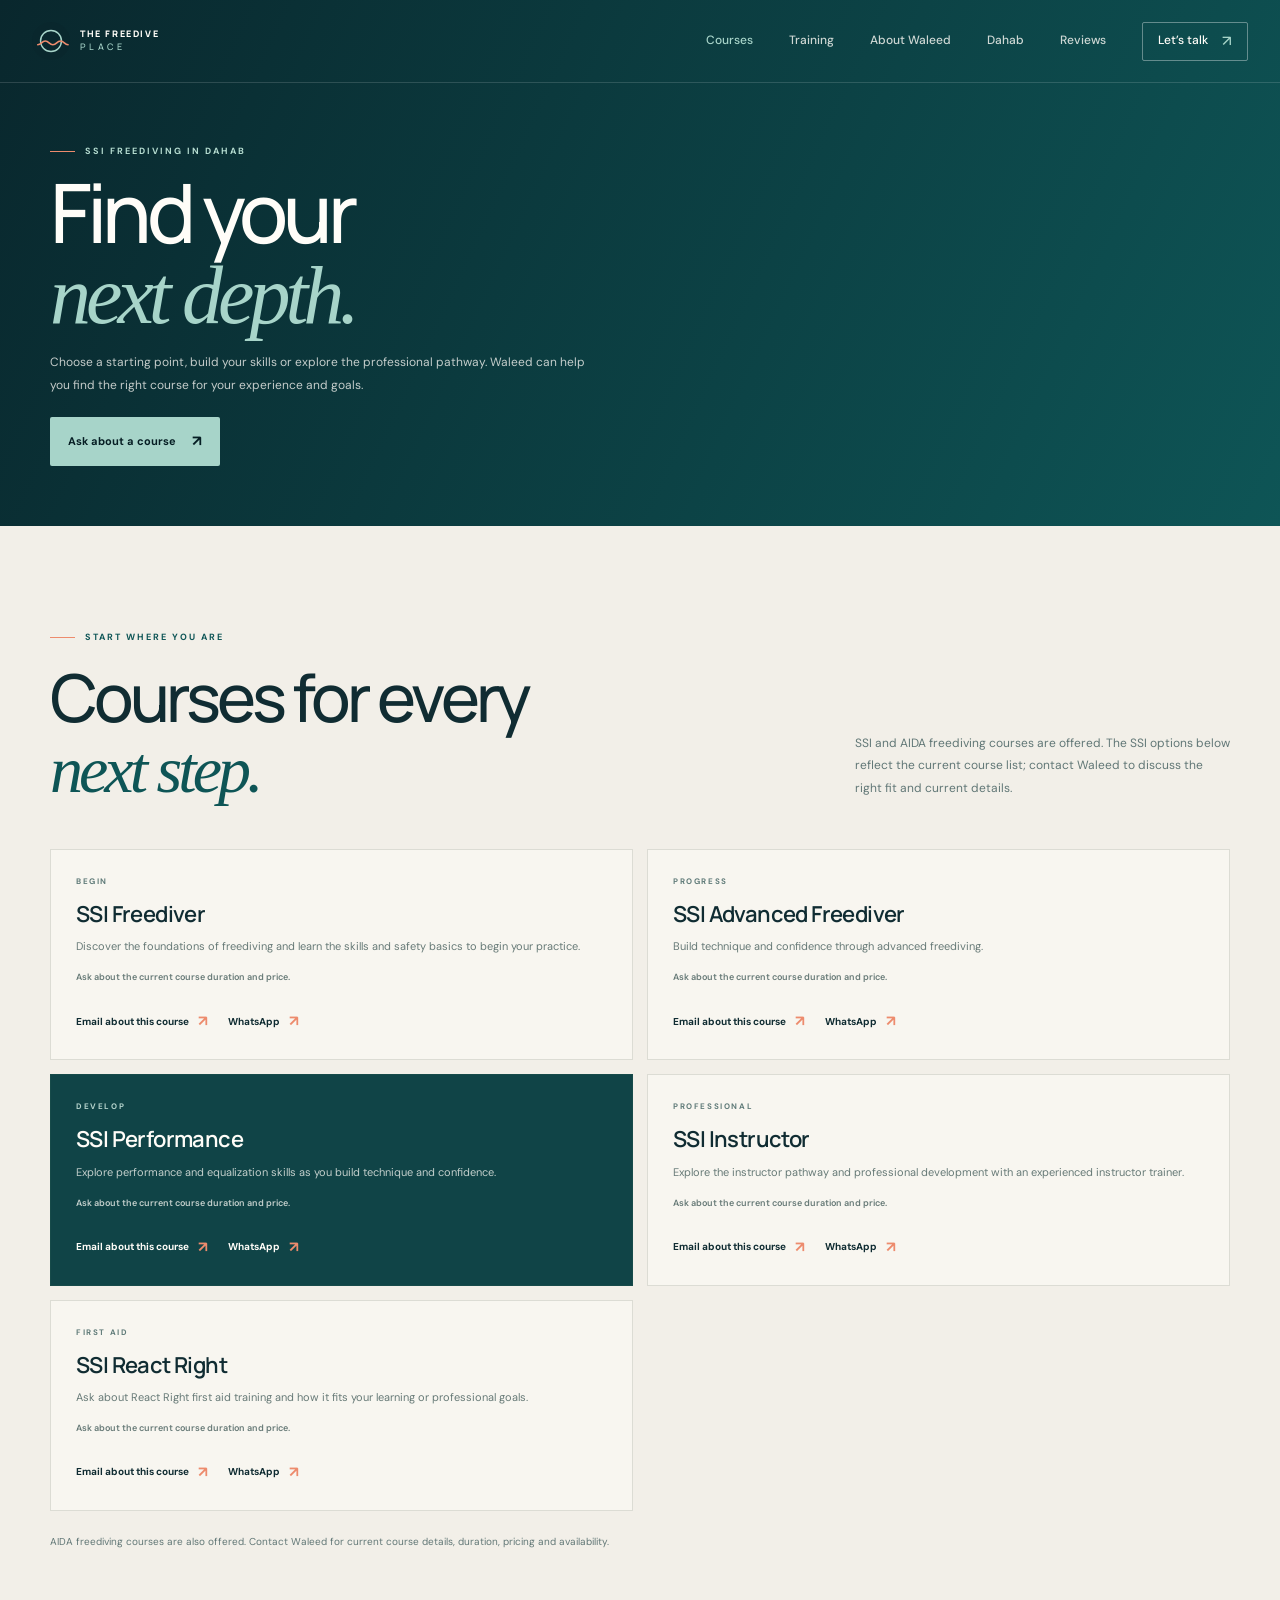
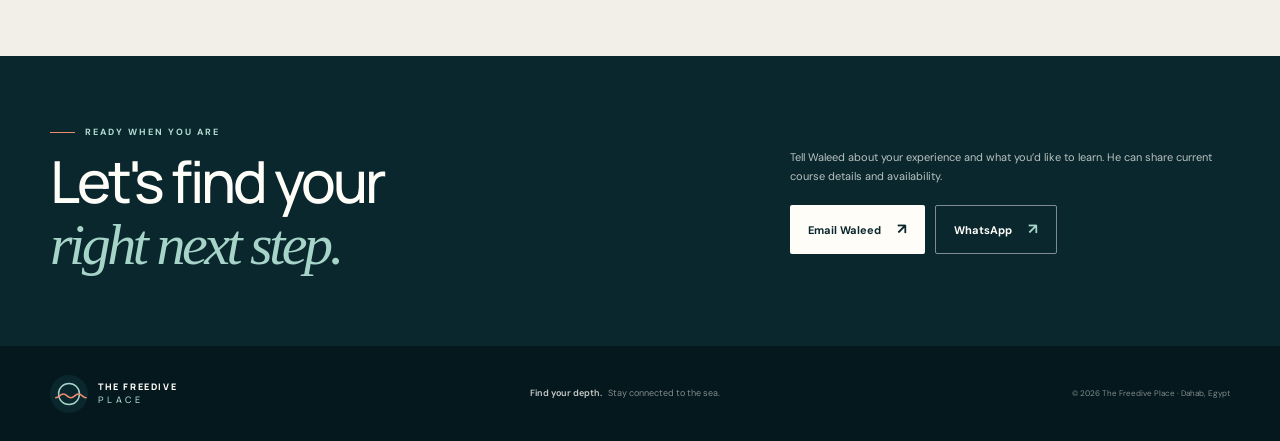
==== courses.html @ 934284e6 "Add dedicated courses page and logo header Co-authored-by: Copilot App <223556219+Copilot@users.nore" ====
<!doctype html>
<html lang="en">
  <head>
    <meta charset="utf-8">
    <meta name="viewport" content="width=device-width, initial-scale=1">
    <meta name="theme-color" content="#09272d">
    <meta name="description" content="Explore SSI freediving courses offered by The Freedive Place in Dahab, Egypt, from Freediver through Instructor and React Right first aid.">
    <meta property="og:type" content="website">
    <meta property="og:title" content="Freediving Courses in Dahab | The Freedive Place">
    <meta property="og:description" content="Explore SSI freediving courses and contact Waleed for current details, prices and availability.">
    <meta property="og:url" content="https://www.thefreediveplace.com/courses.html">
    <meta property="og:image" content="https://www.thefreediveplace.com/assets/red-sea-hero.jpg">
    <title>Freediving Courses in Dahab | The Freedive Place</title>
    <link rel="canonical" href="https://www.thefreediveplace.com/courses.html">
    <link rel="icon" href="favicon.svg" type="image/svg+xml">
    <link rel="preconnect" href="https://fonts.googleapis.com">
    <link rel="preconnect" href="https://fonts.gstatic.com" crossorigin>
    <link href="https://fonts.googleapis.com/css2?family=DM+Sans:wght@400;500;600;700&family=Manrope:wght@400;500;600;700;800&display=swap" rel="stylesheet">
    <link rel="stylesheet" href="styles.css">
    <script src="script.js" defer></script>
  </head>
  <body>
    <a class="skip-link" href="#main">Skip to content</a>

    <header class="site-header">
      <div class="header-inner">
        <a class="brand" href="index.html#home" aria-label="The Freedive Place home">
          <img class="brand-logo" src="favicon.svg" alt="The Freedive Place logo">
          <span class="brand-name">THE FREEDIVE<br><span>PLACE</span></span>
        </a>
        <button class="menu-toggle" type="button" aria-label="Open navigation menu" aria-expanded="false" aria-controls="site-navigation">
          <span class="sr-only">Open menu</span><span></span><span></span>
        </button>
        <nav class="site-nav" id="site-navigation" aria-label="Main navigation">
          <a href="courses.html" aria-current="page">Courses</a>
          <a href="index.html#training">Training</a>
          <a href="index.html#about">About Waleed</a>
          <a href="index.html#dahab">Dahab</a>
          <a href="index.html#reviews">Reviews</a>
          <a class="nav-contact" href="index.html#contact">Let’s talk <span aria-hidden="true">↗</span></a>
        </nav>
      </div>
    </header>

    <main id="main">
      <section class="courses-page-hero" aria-labelledby="courses-page-title">
        <div class="page-width">
          <p class="eyebrow"><span class="eyebrow-mark"></span> SSI FREEDIVING IN DAHAB</p>
          <h1 id="courses-page-title">Find your<br><em>next depth.</em></h1>
          <p>Choose a starting point, build your skills or explore the professional pathway. Waleed can help you find the right course for your experience and goals.</p>
          <a class="button button-primary" href="index.html#contact">Ask about a course <span aria-hidden="true">↗</span></a>
        </div>
      </section>

      <section class="course-offerings section-pad" aria-labelledby="course-offerings-title">
        <div class="page-width">
          <div class="section-heading">
            <div>
              <p class="eyebrow eyebrow-dark"><span class="eyebrow-mark"></span> START WHERE YOU ARE</p>
              <h2 id="course-offerings-title">Courses for every<br><em>next step.</em></h2>
            </div>
            <p class="section-intro">SSI and AIDA freediving courses are offered. The SSI options below reflect the current course list; contact Waleed to discuss the right fit and current details.</p>
          </div>

          <div class="course-detail-grid">
            <article class="offering-card">
              <p class="offering-category">BEGIN</p>
              <h3>SSI Freediver</h3>
              <p>Discover the foundations of freediving and learn the skills and safety basics to begin your practice.</p>
              <p class="offering-facts">Ask about the current course duration and price.</p>
              <div class="offering-actions">
                <a class="text-link" href="mailto:thefreediveplace@gmail.com?subject=SSI%20Freediver%20course">Email about this course <span aria-hidden="true">↗</span></a>
                <a class="text-link" href="https://wa.me/201122900332?text=Hello%2C%20I%27m%20interested%20in%20the%20SSI%20Freediver%20course." target="_blank" rel="noopener noreferrer">WhatsApp <span aria-hidden="true">↗</span></a>
              </div>
            </article>
            <article class="offering-card">
              <p class="offering-category">PROGRESS</p>
              <h3>SSI Advanced Freediver</h3>
              <p>Build technique and confidence through advanced freediving.</p>
              <p class="offering-facts">Ask about the current course duration and price.</p>
              <div class="offering-actions">
                <a class="text-link" href="mailto:thefreediveplace@gmail.com?subject=SSI%20Advanced%20Freediver%20course">Email about this course <span aria-hidden="true">↗</span></a>
                <a class="text-link" href="https://wa.me/201122900332?text=Hello%2C%20I%27m%20interested%20in%20the%20SSI%20Advanced%20Freediver%20course." target="_blank" rel="noopener noreferrer">WhatsApp <span aria-hidden="true">↗</span></a>
              </div>
            </article>
            <article class="offering-card offering-card-featured">
              <p class="offering-category">DEVELOP</p>
              <h3>SSI Performance</h3>
              <p>Explore performance and equalization skills as you build technique and confidence.</p>
              <p class="offering-facts">Ask about the current course duration and price.</p>
              <div class="offering-actions">
                <a class="text-link" href="mailto:thefreediveplace@gmail.com?subject=SSI%20Performance%20course">Email about this course <span aria-hidden="true">↗</span></a>
                <a class="text-link" href="https://wa.me/201122900332?text=Hello%2C%20I%27m%20interested%20in%20the%20SSI%20Performance%20course." target="_blank" rel="noopener noreferrer">WhatsApp <span aria-hidden="true">↗</span></a>
              </div>
            </article>
            <article class="offering-card">
              <p class="offering-category">PROFESSIONAL</p>
              <h3>SSI Instructor</h3>
              <p>Explore the instructor pathway and professional development with an experienced instructor trainer.</p>
              <p class="offering-facts">Ask about the current course duration and price.</p>
              <div class="offering-actions">
                <a class="text-link" href="mailto:thefreediveplace@gmail.com?subject=SSI%20Instructor%20course">Email about this course <span aria-hidden="true">↗</span></a>
                <a class="text-link" href="https://wa.me/201122900332?text=Hello%2C%20I%27m%20interested%20in%20the%20SSI%20Instructor%20course." target="_blank" rel="noopener noreferrer">WhatsApp <span aria-hidden="true">↗</span></a>
              </div>
            </article>
            <article class="offering-card">
              <p class="offering-category">FIRST AID</p>
              <h3>SSI React Right</h3>
              <p>Ask about React Right first aid training and how it fits your learning or professional goals.</p>
              <p class="offering-facts">Ask about the current course duration and price.</p>
              <div class="offering-actions">
                <a class="text-link" href="mailto:thefreediveplace@gmail.com?subject=SSI%20React%20Right%20course">Email about this course <span aria-hidden="true">↗</span></a>
                <a class="text-link" href="https://wa.me/201122900332?text=Hello%2C%20I%27m%20interested%20in%20SSI%20React%20Right%20training." target="_blank" rel="noopener noreferrer">WhatsApp <span aria-hidden="true">↗</span></a>
              </div>
            </article>
          </div>

          <p class="course-alternative">AIDA freediving courses are also offered. Contact Waleed for current course details, duration, pricing and availability.</p>
        </div>
      </section>

      <section class="course-contact" aria-labelledby="course-contact-title">
        <div class="page-width course-contact-inner">
          <div>
            <p class="eyebrow"><span class="eyebrow-mark"></span> READY WHEN YOU ARE</p>
            <h2 id="course-contact-title">Let's find your<br><em>right next step.</em></h2>
          </div>
          <div class="course-contact-actions">
            <p>Tell Waleed about your experience and what you’d like to learn. He can share current course details and availability.</p>
            <a class="button button-light" href="mailto:thefreediveplace@gmail.com?subject=Freediving%20course%20enquiry">Email Waleed <span aria-hidden="true">↗</span></a>
            <a class="button button-outline" href="https://wa.me/201122900332?text=Hello%2C%20I%27d%20like%20to%20ask%20about%20freediving%20courses%20in%20Dahab." target="_blank" rel="noopener noreferrer">WhatsApp <span aria-hidden="true">↗</span></a>
          </div>
        </div>
      </section>
    </main>

    <footer class="site-footer">
      <div class="page-width footer-inner">
        <a class="brand" href="index.html#home" aria-label="The Freedive Place home">
          <img class="brand-logo" src="favicon.svg" alt="">
          <span class="brand-name">THE FREEDIVE<br><span>PLACE</span></span>
        </a>
        <p>Find your depth. <span>Stay connected to the sea.</span></p>
        <span class="footer-copyright">© <span id="year">2026</span> The Freedive Place · Dahab, Egypt</span>
      </div>
    </footer>
  </body>
</html>
---- styles.css ----
:root {
  --night: #09272d;
  --night-deep: #061e24;
  --ocean: #0e5556;
  --teal: #a7d4c9;
  --coral: #ed8b6d;
  --sand: #f2efe8;
  --sand-deep: #e7e4db;
  --ink: #102c32;
  --muted: #617776;
  --white: #fffdf8;
  --width: 1180px;
  color-scheme: light;
  font-family: "DM Sans", sans-serif;
  font-synthesis: none;
  text-rendering: optimizeLegibility;
  -webkit-font-smoothing: antialiased;
  -moz-osx-font-smoothing: grayscale;
}

* { box-sizing: border-box; }
html { scroll-behavior: smooth; scroll-padding-top: 80px; }
body { margin: 0; background: var(--sand); color: var(--ink); font-size: 16px; line-height: 1.65; }
body, button { font-family: "DM Sans", sans-serif; }
a { color: inherit; text-decoration: none; }
button { color: inherit; }
::selection { background: var(--teal); color: var(--night); }

.page-width { width: min(var(--width), calc(100% - 64px)); margin-inline: auto; }
.sr-only, .skip-link:not(:focus) {
  position: absolute; width: 1px; height: 1px; padding: 0; margin: -1px;
  overflow: hidden; clip: rect(0, 0, 0, 0); white-space: nowrap; border: 0;
}
.skip-link:focus { position: fixed; z-index: 30; top: 12px; left: 12px; padding: 10px 14px; background: var(--white); color: var(--night); }

.site-header { position: absolute; z-index: 10; inset: 0 0 auto; color: var(--white); border-bottom: 1px solid rgb(255 255 255 / 14%); }
.header-inner { width: min(1320px, calc(100% - 64px)); height: 82px; margin-inline: auto; display: flex; align-items: center; justify-content: space-between; }
.brand { display: inline-flex; align-items: center; gap: 10px; }
.brand-logo { width: 38px; height: 38px; display: block; flex: none; }
.brand-name { color: var(--white); font-family: Manrope, sans-serif; font-size: 9px; font-weight: 800; letter-spacing: 1.6px; line-height: 1.4; }
.brand-name span { color: var(--teal); font-weight: 500; letter-spacing: 3.3px; }
.site-nav { display: flex; align-items: center; gap: 36px; font-size: 12px; font-weight: 500; }
.site-nav > a:not(.nav-contact) { color: rgb(255 253 248 / 80%); transition: color .18s ease; }
.site-nav > a:not(.nav-contact):hover, .site-nav > a[aria-current="page"] { color: var(--teal); }
.nav-contact { min-height: 39px; padding: 0 15px; display: inline-flex; align-items: center; gap: 14px; border: 1px solid rgb(255 255 255 / 36%); border-radius: 2px; }
.nav-contact span { color: var(--teal); font-size: 15px; }
.nav-contact:hover { border-color: var(--teal); background: rgb(167 212 201 / 9%); }
.menu-toggle { display: none; }

.hero { position: relative; min-height: 740px; overflow: hidden; display: flex; align-items: center; background: var(--night); color: var(--white); }
.hero-photo { position: absolute; inset: 0 0 0 36%; width: 64%; height: 100%; object-fit: cover; object-position: 53% 55%; }
.hero-shade { position: absolute; inset: 0; background: linear-gradient(90deg, #09272d 1%, #09272d 32%, rgb(9 39 45 / 88%) 46%, rgb(9 39 45 / 28%) 74%, rgb(9 39 45 / 19%) 100%), linear-gradient(0deg, rgb(4 24 29 / 42%), transparent 45%); }
.hero::after { position: absolute; inset: 0; border-bottom: 1px solid rgb(255 255 255 / 8%); content: ""; pointer-events: none; }
.hero-content { position: relative; z-index: 2; padding-top: 95px; padding-bottom: 22px; }
.eyebrow { margin: 0 0 19px; display: flex; align-items: center; gap: 10px; color: #b6ddd1; font-size: 9px; font-weight: 700; letter-spacing: 2px; line-height: 1.5; }
.eyebrow-mark { width: 25px; height: 1px; display: inline-block; background: var(--coral); }
.eyebrow-separator { color: var(--coral); }
h1, h2, h3, p { margin-top: 0; }
h1, h2, h3 { font-family: Manrope, sans-serif; text-wrap: balance; }
.hero h1 { margin: 0 0 18px; font-size: clamp(74px, 9vw, 112px); font-weight: 500; letter-spacing: -8px; line-height: .94; }
.hero h1 em, h2 em { color: var(--teal); font-family: Georgia, serif; font-weight: 400; letter-spacing: -.06em; }
.hero-description { max-width: 430px; margin-bottom: 28px; color: rgb(255 253 248 / 79%); font-size: 14px; line-height: 1.9; }
.hero-actions { display: flex; align-items: center; gap: 25px; }
.button { min-height: 49px; padding: 0 18px; display: inline-flex; justify-content: center; align-items: center; gap: 16px; border-radius: 2px; font-size: 11px; font-weight: 700; transition: transform .18s ease, background .18s ease, border-color .18s ease; }
.button:hover { transform: translateY(-2px); }
.button-primary { background: var(--teal); color: var(--night-deep); }
.button-primary:hover { background: #c6e5d9; }
.button-primary span, .button-light span, .button-outline span { font-size: 15px; }
.hero-link { display: inline-flex; align-items: center; gap: 8px; color: var(--white); font-size: 11px; }
.hero-link span { color: var(--teal); font-size: 15px; transition: transform .15s ease; }
.hero-link:hover span { transform: translate(2px, -2px); }
.hero-note { margin-top: 35px; color: rgb(255 253 248 / 60%); font-size: 10px; }
.hero-note span { padding-right: 7px; color: var(--coral); font-size: 15px; vertical-align: -1px; }
.hero-index { position: absolute; z-index: 2; right: 5.5%; bottom: 82px; display: flex; align-items: center; gap: 10px; color: rgb(255 253 248 / 72%); font-size: 8px; letter-spacing: 1.7px; }
.hero-index span { color: var(--coral); }
.hero-index i { width: 28px; height: 1px; background: var(--teal); }
.scroll-cue { position: absolute; z-index: 2; bottom: 28px; left: max(32px, calc((100vw - var(--width)) / 2)); display: flex; align-items: center; gap: 10px; color: rgb(255 253 248 / 56%); font-size: 7px; letter-spacing: 1.8px; }
.scroll-cue span { width: 28px; height: 1px; background: var(--teal); }

.intro-bar { background: var(--sand-deep); }
.intro-inner { min-height: 80px; display: flex; align-items: center; justify-content: space-between; gap: 20px; }
.intro-inner > p { margin: 0; font-family: Manrope, sans-serif; font-size: 13px; font-weight: 700; }
.intro-inner > p span { padding-left: 6px; color: #70817c; font-family: "DM Sans", sans-serif; font-size: 11px; font-weight: 400; }
.intro-location { color: #73817b; font-size: 8px !important; font-weight: 700 !important; letter-spacing: 1.4px; }
.intro-location span { padding-right: 7px; color: var(--coral); font-size: 15px; }
.intro-location i { padding-inline: 4px; color: var(--coral); font-style: normal; }

.section-pad { padding-block: 105px; }
.courses { background: var(--sand); }
.courses-teaser { display: flex; align-items: center; justify-content: space-between; gap: 40px; }
.courses-teaser h2 { margin: 0; font-size: clamp(44px, 5.6vw, 66px); font-weight: 500; letter-spacing: -4px; line-height: 1.05; }
.courses-teaser h2 em { color: var(--ocean); }
.courses-teaser-copy { max-width: 420px; }
.courses-teaser-copy p { margin-bottom: 20px; color: var(--muted); font-size: 12px; line-height: 1.9; }
.section-heading { margin-bottom: 45px; display: flex; align-items: end; justify-content: space-between; gap: 40px; }
.eyebrow-dark { color: var(--ocean); }
.section-heading h2, .dahab-copy h2 { margin-bottom: 0; font-size: clamp(44px, 5.6vw, 66px); font-weight: 500; letter-spacing: -4px; line-height: 1.05; }
.section-heading h2 em, .dahab-copy h2 em { color: var(--ocean); }
.section-intro { max-width: 375px; margin: 0 0 4px; color: var(--muted); font-size: 12px; line-height: 1.9; }
.courses-page-hero { min-height: 400px; padding: 145px 0 60px; display: flex; align-items: center; background: linear-gradient(115deg, #09272d, #0e5556); color: var(--white); }
.courses-page-hero .page-width { width: min(var(--width), calc(100% - 64px)); }
.courses-page-hero .eyebrow { margin-bottom: 13px; }
.courses-page-hero h1 { margin: 0 0 15px; font-size: clamp(54px, 7vw, 82px); font-weight: 500; letter-spacing: -5px; line-height: .98; }
.courses-page-hero h1 em, .course-contact h2 em { color: var(--teal); font-family: Georgia, serif; font-weight: 400; }
.courses-page-hero > .page-width > p:not(.eyebrow) { max-width: 550px; margin-bottom: 20px; color: rgb(255 253 248 / 76%); font-size: 12px; line-height: 1.9; }
.course-offerings { background: var(--sand); }
.course-detail-grid { display: grid; grid-template-columns: repeat(2, minmax(0, 1fr)); gap: 14px; }
.offering-card { min-width: 0; padding: 25px; display: flex; flex-direction: column; align-items: flex-start; border: 1px solid #dcdcd4; background: #f8f6f0; }
.offering-card-featured { border-color: #174b4a; background: #104447; color: var(--white); }
.offering-category { margin: 0 0 13px; color: #607b79; font-size: 8px; font-weight: 700; letter-spacing: 1.6px; }
.offering-card-featured .offering-category { color: #b6d4cd; }
.offering-card h3 { margin: 0 0 10px; font-size: 22px; font-weight: 600; letter-spacing: -.6px; line-height: 1.2; }
.offering-card > p:not(.offering-category) { margin-bottom: 12px; color: #677a77; font-size: 11px; line-height: 1.8; }
.offering-card-featured > p:not(.offering-category) { color: rgb(255 253 248 / 75%); }
.offering-card .offering-facts { margin-top: auto; font-size: 9px !important; font-weight: 600; }
.offering-actions { margin-top: 12px; display: flex; flex-wrap: wrap; gap: 12px 20px; }
.offering-actions .text-link { font-size: 10px; }
.offering-card-featured .text-link { color: var(--white); }
.course-alternative { margin: 22px 0 0; color: var(--muted); font-size: 10px; line-height: 1.8; }
.course-contact { padding-block: 70px; background: var(--night); color: var(--white); }
.course-contact-inner { display: flex; align-items: center; justify-content: space-between; gap: 48px; }
.course-contact .eyebrow { margin-bottom: 12px; }
.course-contact h2 { margin: 0; font-size: clamp(42px, 5vw, 58px); font-weight: 500; letter-spacing: -3px; line-height: 1.05; }
.course-contact-actions { max-width: 440px; display: flex; flex-wrap: wrap; gap: 10px; }
.course-contact-actions p { flex-basis: 100%; margin-bottom: 8px; color: rgb(255 253 248 / 72%); font-size: 11px; line-height: 1.8; }

.training { min-height: 540px; display: grid; grid-template-columns: 1fr 1fr; background: var(--night); color: var(--white); }
.training-image { position: relative; min-height: 540px; overflow: hidden; }
.training-image::after { position: absolute; inset: 0; background: linear-gradient(0deg, rgb(6 30 36 / 68%), transparent 40%), linear-gradient(90deg, transparent 80%, var(--night)); content: ""; }
.training-image img { width: 100%; height: 100%; position: absolute; inset: 0; object-fit: cover; object-position: 50% 62%; }
.image-caption { position: absolute; z-index: 1; bottom: 27px; left: 8%; color: rgb(255 253 248 / 76%); font-size: 8px; letter-spacing: 1.7px; }
.training-copy { max-width: 520px; padding: 88px max(32px, calc((100vw - var(--width)) / 2)) 75px 7%; }
.training-copy .eyebrow { margin-bottom: 18px; }
.training-copy h2, .about-copy h2 { margin-bottom: 19px; font-size: clamp(46px, 5.6vw, 66px); font-weight: 500; letter-spacing: -4px; line-height: 1.04; }
.training-copy > p:not(.eyebrow):not(.training-detail) { margin-bottom: 24px; color: rgb(255 253 248 / 71%); font-size: 11px; line-height: 1.9; }
.training-detail { margin: 0; padding: 9px 0; border-top: 1px solid rgb(255 255 255 / 14%); color: rgb(255 253 248 / 79%); font-size: 9px; }
.training-detail span:first-child { padding-right: 10px; color: var(--coral); }
.training-detail .detail-divider { padding-inline: 8px; color: var(--teal); }
.training-detail:nth-of-type(4) { margin-bottom: 19px; border-bottom: 1px solid rgb(255 255 255 / 14%); }
.text-link { display: inline-flex; align-items: center; gap: 9px; color: var(--ink); font-size: 11px; font-weight: 700; }
.text-link span { color: var(--coral); font-size: 15px; transition: transform .15s ease; }
.text-link:hover span { transform: translate(2px, -2px); }
.text-link-light { color: var(--white); }
.text-link-light span { color: var(--teal); }

.about { overflow: hidden; background: var(--night-deep); color: var(--white); }
.about-inner { display: grid; grid-template-columns: .95fr 1.05fr; align-items: center; gap: 10%; }
.about-visual { position: relative; min-height: 440px; overflow: hidden; display: grid; place-items: center; background: radial-gradient(ellipse at 53% 56%, rgb(35 118 112 / 40%), transparent 46%), linear-gradient(145deg, #0d3840, #082630 75%); }
.about-visual::before, .about-visual::after { position: absolute; content: ""; pointer-events: none; }
.about-visual::before { top: 10%; left: 50%; width: 1px; height: 80%; background: linear-gradient(transparent, rgb(167 212 201 / 27%), transparent); }
.about-visual::after { top: 50%; left: 9%; width: 82%; height: 1px; background: linear-gradient(90deg, transparent, rgb(167 212 201 / 25%), transparent); }
.about-ring { position: absolute; width: 72%; aspect-ratio: 1; border: 1px solid rgb(167 212 201 / 15%); border-radius: 50%; }
.about-ring::after { position: absolute; inset: 11%; border: 1px solid rgb(167 212 201 / 10%); border-radius: 50%; content: ""; }
.about-initial { color: rgb(167 212 201 / 23%); font-family: Georgia, serif; font-size: clamp(200px, 24vw, 270px); font-style: italic; line-height: 1; transform: translateY(6px); }
.about-quote { position: absolute; z-index: 1; top: 17%; left: 20%; color: var(--coral); font-family: Georgia, serif; font-size: 60px; line-height: 1; }
.about-visual > p { position: absolute; right: 12%; bottom: 15%; margin: 0; color: rgb(255 253 248 / 77%); font-size: 8px; font-weight: 600; letter-spacing: 1.6px; line-height: 2; }
.about-visual-caption { position: absolute; bottom: 15px; left: 17px; color: rgb(255 253 248 / 51%); font-size: 7px; letter-spacing: 1.4px; }
.about-visual-caption i { color: var(--coral); font-style: normal; }
.about-copy { padding-block: 6px; }
.about-copy .eyebrow { margin-bottom: 17px; }
.about-copy h2 { color: var(--white); }
.about-copy h2 em { color: var(--teal); }
.about-copy > p:not(.eyebrow) { max-width: 470px; margin-bottom: 13px; color: rgb(255 253 248 / 69%); font-size: 10px; line-height: 1.9; }
.about-copy .about-lede { color: var(--teal); font-family: Manrope, sans-serif; font-size: 13px; font-weight: 500; line-height: 1.75; }
.credentials { margin: 24px 0; padding-block: 15px; display: flex; border-top: 1px solid rgb(255 255 255 / 16%); border-bottom: 1px solid rgb(255 255 255 / 16%); }
.credentials > div { min-width: 100px; display: flex; flex: 1; flex-direction: column; gap: 1px; }
.credentials > div + div { margin-left: 15px; padding-left: 15px; border-left: 1px solid rgb(255 255 255 / 16%); }
.credentials strong { color: var(--teal); font-family: Manrope, sans-serif; font-size: 18px; }
.credentials span { color: rgb(255 253 248 / 59%); font-size: 8px; }

.dahab { background: var(--sand); }
.dahab-inner { display: grid; grid-template-columns: .78fr 1.22fr; align-items: center; gap: 8%; }
.dahab-copy .eyebrow { margin-bottom: 18px; }
.dahab-copy h2 { margin-bottom: 18px; }
.dahab-copy > p:not(.eyebrow) { max-width: 390px; margin-bottom: 22px; color: var(--muted); font-size: 11px; line-height: 1.9; }
.dahab-photo { position: relative; min-height: 350px; margin: 0; overflow: hidden; background: #315f62; }
.dahab-photo::after { position: absolute; inset: 0; background: linear-gradient(0deg, rgb(6 30 36 / 65%), transparent 47%); content: ""; }
.dahab-photo img { width: 100%; height: 100%; position: absolute; inset: 0; object-fit: cover; object-position: 50% 52%; }
.dahab-photo figcaption { position: absolute; z-index: 1; right: 18px; bottom: 15px; left: 18px; display: flex; justify-content: space-between; gap: 10px; color: var(--white); font-size: 7px; font-weight: 600; letter-spacing: 1.2px; }

.reviews { background: var(--sand-deep); }
.reviews-inner { display: grid; grid-template-columns: 1fr 1fr; align-items: center; gap: 8%; }
.reviews-copy .eyebrow { margin-bottom: 18px; }
.reviews-copy h2 { margin-bottom: 0; font-size: clamp(44px, 5.6vw, 66px); font-weight: 500; letter-spacing: -4px; line-height: 1.05; }
.reviews-copy h2 em { color: var(--ocean); }
.reviews-panel { padding: 30px; border: 1px solid #d5d3ca; background: var(--white); }
.reviews-label { margin-bottom: 12px; color: var(--ocean); font-size: 8px; font-weight: 700; letter-spacing: 1.6px; }
.reviews-label span { padding-inline: 3px; color: var(--coral); }
.reviews-panel > p:not(.reviews-label) { max-width: 390px; margin-bottom: 21px; color: var(--muted); font-size: 11px; line-height: 1.9; }
.reviews-actions { display: flex; flex-wrap: wrap; align-items: center; gap: 18px; }
.reviews-actions .text-link { font-size: 10px; }

.contact { position: relative; overflow: hidden; background: linear-gradient(115deg, #0c4c50, #0b6c68); color: var(--white); text-align: center; }
.contact-lines { position: absolute; top: 50%; left: 50%; width: 680px; aspect-ratio: 1; border: 1px solid rgb(230 245 226 / 11%); border-radius: 50%; transform: translate(-50%, -50%); }
.contact-lines::before, .contact-lines::after { position: absolute; inset: 11%; border: 1px solid rgb(230 245 226 / 9%); border-radius: 50%; content: ""; }
.contact-lines::after { inset: 23%; border-color: rgb(230 245 226 / 7%); }
.contact-inner { position: relative; z-index: 1; min-height: 460px; padding-block: 72px; display: flex; flex-direction: column; align-items: center; justify-content: center; }
.contact .eyebrow { margin-bottom: 14px; }
.contact h2 { margin-bottom: 14px; font-size: clamp(55px, 7vw, 78px); font-weight: 500; letter-spacing: -5px; line-height: 1; }
.contact h2 em { color: #c2e4d8; }
.contact-inner > p:not(.eyebrow) { max-width: 400px; margin-bottom: 22px; color: rgb(255 253 248 / 77%); font-size: 11px; }
.contact-actions { display: flex; gap: 10px; }
.button-light { background: var(--white); color: var(--night); }
.button-light:hover { background: #e3f1e9; }
.button-outline { border: 1px solid rgb(255 255 255 / 47%); color: var(--white); }
.button-outline span { color: var(--teal); }
.button-outline:hover { border-color: var(--teal); background: rgb(167 212 201 / 9%); }
.contact-phone { margin-top: 17px; color: rgb(255 253 248 / 78%); font-size: 10px; }
.social-links { margin-top: 25px; display: flex; gap: 21px; }
.social-links a { color: rgb(255 253 248 / 63%); font-size: 8px; }
.social-links a span { color: var(--coral); }
.social-links a:hover { color: var(--white); }

.site-footer { background: #04181d; color: var(--white); }
.footer-inner { min-height: 95px; display: flex; align-items: center; justify-content: space-between; gap: 20px; }
.footer-inner > p { margin: 0; color: rgb(255 253 248 / 79%); font-size: 9px; font-weight: 600; }
.footer-inner > p span { padding-left: 4px; color: rgb(255 253 248 / 51%); font-weight: 400; }
.footer-copyright { color: rgb(255 253 248 / 51%); font-size: 8px; }
:focus-visible { outline: 2px solid var(--coral); outline-offset: 4px; }

@media (max-width: 900px) {
  .page-width, .header-inner { width: calc(100% - 48px); }
  .site-nav { gap: 20px; font-size: 11px; }
  .hero { min-height: 680px; }
  .hero-photo { left: 31%; width: 69%; }
  .hero h1 { font-size: clamp(75px, 10vw, 94px); }
  .section-pad { padding-block: 82px; }
  .course-detail-grid { gap: 12px; }
  .offering-card { padding: 21px; }
  .course-contact-inner { gap: 28px; }
  .training, .training-image { min-height: 490px; }
  .training-copy { padding-top: 68px; padding-right: 24px; }
  .about-inner { gap: 6%; }
  .about-visual { min-height: 390px; }
  .dahab-inner { gap: 5%; }
}

@media (max-width: 680px) {
  html { scroll-padding-top: 70px; }
  .page-width, .header-inner { width: calc(100% - 40px); }
  .header-inner { height: 70px; }
  .menu-toggle { position: relative; z-index: 12; width: 40px; height: 40px; padding: 0; display: flex; flex-direction: column; align-items: center; justify-content: center; gap: 6px; border: 1px solid rgb(255 255 255 / 30%); border-radius: 50%; background: transparent; cursor: pointer; }
  .menu-toggle span:not(.sr-only) { width: 15px; height: 1px; background: var(--white); transition: transform .16s ease; }
  .menu-toggle[aria-expanded="true"] span:nth-last-child(2) { transform: translateY(3.5px) rotate(45deg); }
  .menu-toggle[aria-expanded="true"] span:last-child { transform: translateY(-3.5px) rotate(-45deg); }
  .site-nav { position: absolute; inset: 70px 0 auto; padding: 8px 20px 21px; display: none; flex-direction: column; align-items: stretch; gap: 0; background: #071f25; border-bottom: 1px solid rgb(255 255 255 / 14%); font-size: 13px; }
  .site-nav.is-open { display: flex; }
  .site-nav > a:not(.nav-contact) { padding: 11px 4px; border-bottom: 1px solid rgb(255 255 255 / 9%); }
  .nav-contact { margin-top: 14px; justify-content: space-between; }
  .courses-teaser { align-items: flex-start; flex-direction: column; gap: 18px; }
  .courses-teaser h2 { font-size: clamp(44px, 12vw, 58px); letter-spacing: -3px; }
  .courses-teaser-copy p { margin-bottom: 16px; font-size: 10px; }
  .courses-page-hero { min-height: 380px; padding-top: 122px; }
  .courses-page-hero .page-width { width: calc(100% - 40px); }
  .courses-page-hero h1 { font-size: clamp(54px, 15vw, 72px); letter-spacing: -4px; }
  .courses-page-hero > .page-width > p:not(.eyebrow) { font-size: 10px; }
  .hero { min-height: 790px; align-items: flex-start; }
  .hero-photo { inset: 0; width: 100%; height: 100%; object-position: 56% 47%; }
  .hero-shade { background: linear-gradient(90deg, rgb(9 39 45 / 93%), rgb(9 39 45 / 72%) 55%, rgb(9 39 45 / 22%)), linear-gradient(0deg, #09272d 0%, rgb(9 39 45 / 25%) 52%, rgb(9 39 45 / 30%)); }
  .hero-content { padding-top: 137px; padding-bottom: 80px; }
  .eyebrow { margin-bottom: 15px; font-size: 8px; letter-spacing: 1.7px; }
  .hero h1 { margin-bottom: 15px; font-size: clamp(77px, 19vw, 104px); letter-spacing: -6px; }
  .hero-description { max-width: 370px; font-size: 12px; }
  .hero-actions { gap: 16px; }
  .button { min-height: 46px; padding-inline: 13px; gap: 11px; font-size: 10px; }
  .hero-link { gap: 6px; font-size: 10px; }
  .hero-note { margin-top: 25px; font-size: 9px; }
  .hero-index { right: 20px; bottom: 32px; font-size: 7px; }
  .scroll-cue { bottom: 34px; left: 20px; font-size: 6px; }
  .intro-inner { min-height: 83px; align-items: flex-start; justify-content: center; flex-direction: column; gap: 2px; }
  .intro-inner > p { font-size: 11px; }
  .intro-inner > p span { font-size: 9px; }
  .intro-location { font-size: 7px !important; }
  .section-pad { padding-block: 67px; }
  .section-heading { margin-bottom: 28px; align-items: flex-start; flex-direction: column; gap: 14px; }
  .section-heading h2, .dahab-copy h2 { font-size: clamp(44px, 12vw, 58px); letter-spacing: -3px; }
  .section-intro { max-width: 430px; margin: 0; font-size: 10px; }
  .course-detail-grid { grid-template-columns: 1fr; gap: 10px; }
  .offering-card { padding: 20px 22px; }
  .offering-card > p:not(.offering-category) { font-size: 10px; }
  .course-alternative { font-size: 9px; }
  .course-contact { padding-block: 54px; }
  .course-contact-inner { align-items: flex-start; flex-direction: column; gap: 24px; }
  .course-contact h2 { font-size: 48px; letter-spacing: -3px; }
  .course-contact-actions p { font-size: 10px; }
  .training { grid-template-columns: 1fr; }
  .training-image { min-height: 330px; }
  .training-image::after { background: linear-gradient(0deg, rgb(6 30 36 / 48%), transparent 48%); }
  .training-image img { object-position: 50% 56%; }
  .image-caption { bottom: 18px; left: 20px; font-size: 7px; }
  .training-copy { max-width: none; padding: 44px 20px 55px; }
  .training-copy h2, .about-copy h2 { font-size: 52px; letter-spacing: -3px; }
  .training-copy > p:not(.eyebrow):not(.training-detail) { font-size: 10px; }
  .training-detail { font-size: 8px; }
  .about-inner { grid-template-columns: 1fr; gap: 32px; }
  .about-visual { min-height: 330px; }
  .about-initial { font-size: 210px; }
  .about-quote { top: 16%; left: 19%; font-size: 50px; }
  .about-visual > p { right: 11%; bottom: 13%; font-size: 7px; }
  .about-copy h2 { font-size: 54px; }
  .about-copy > p:not(.eyebrow) { font-size: 9px; }
  .about-copy .about-lede { font-size: 11px; }
  .credentials { margin-block: 20px; padding-block: 13px; }
  .credentials > div { min-width: 0; }
  .credentials > div + div { margin-left: 10px; padding-left: 10px; }
  .credentials strong { font-size: 16px; }
  .credentials span { font-size: 7px; }
  .dahab-inner { grid-template-columns: 1fr; gap: 27px; }
  .dahab-copy > p:not(.eyebrow) { font-size: 10px; }
  .dahab-photo { min-height: 270px; }
  .dahab-photo figcaption { right: 12px; left: 12px; font-size: 6px; }
  .reviews-inner { grid-template-columns: 1fr; gap: 24px; }
  .reviews-copy h2 { font-size: clamp(44px, 12vw, 58px); letter-spacing: -3px; }
  .reviews-panel { padding: 22px; }
  .reviews-panel > p:not(.reviews-label) { font-size: 10px; }
  .reviews-actions { gap: 13px; }
  .contact-inner { min-height: 415px; padding-block: 58px; }
  .contact-lines { width: 520px; }
  .contact h2 { font-size: 61px; letter-spacing: -4px; }
  .contact-inner > p:not(.eyebrow) { max-width: 320px; font-size: 9px; }
  .contact-actions { gap: 8px; }
  .social-links { gap: 16px; }
  .social-links a { font-size: 7px; }
  .footer-inner { min-height: 0; padding-block: 20px; align-items: flex-start; flex-direction: column; gap: 9px; }
  .footer-inner > p { font-size: 8px; }
  .footer-copyright { font-size: 7px; }
}

@media (max-width: 365px) {
  .page-width, .header-inner { width: calc(100% - 32px); }
  .hero-actions { gap: 11px; }
  .button { padding-inline: 10px; gap: 8px; }
  .hero-link { font-size: 9px; }
}

@media (prefers-reduced-motion: reduce) {
  *, *::before, *::after { scroll-behavior: auto !important; transition-duration: .01ms !important; animation-duration: .01ms !important; animation-iteration-count: 1 !important; }
}
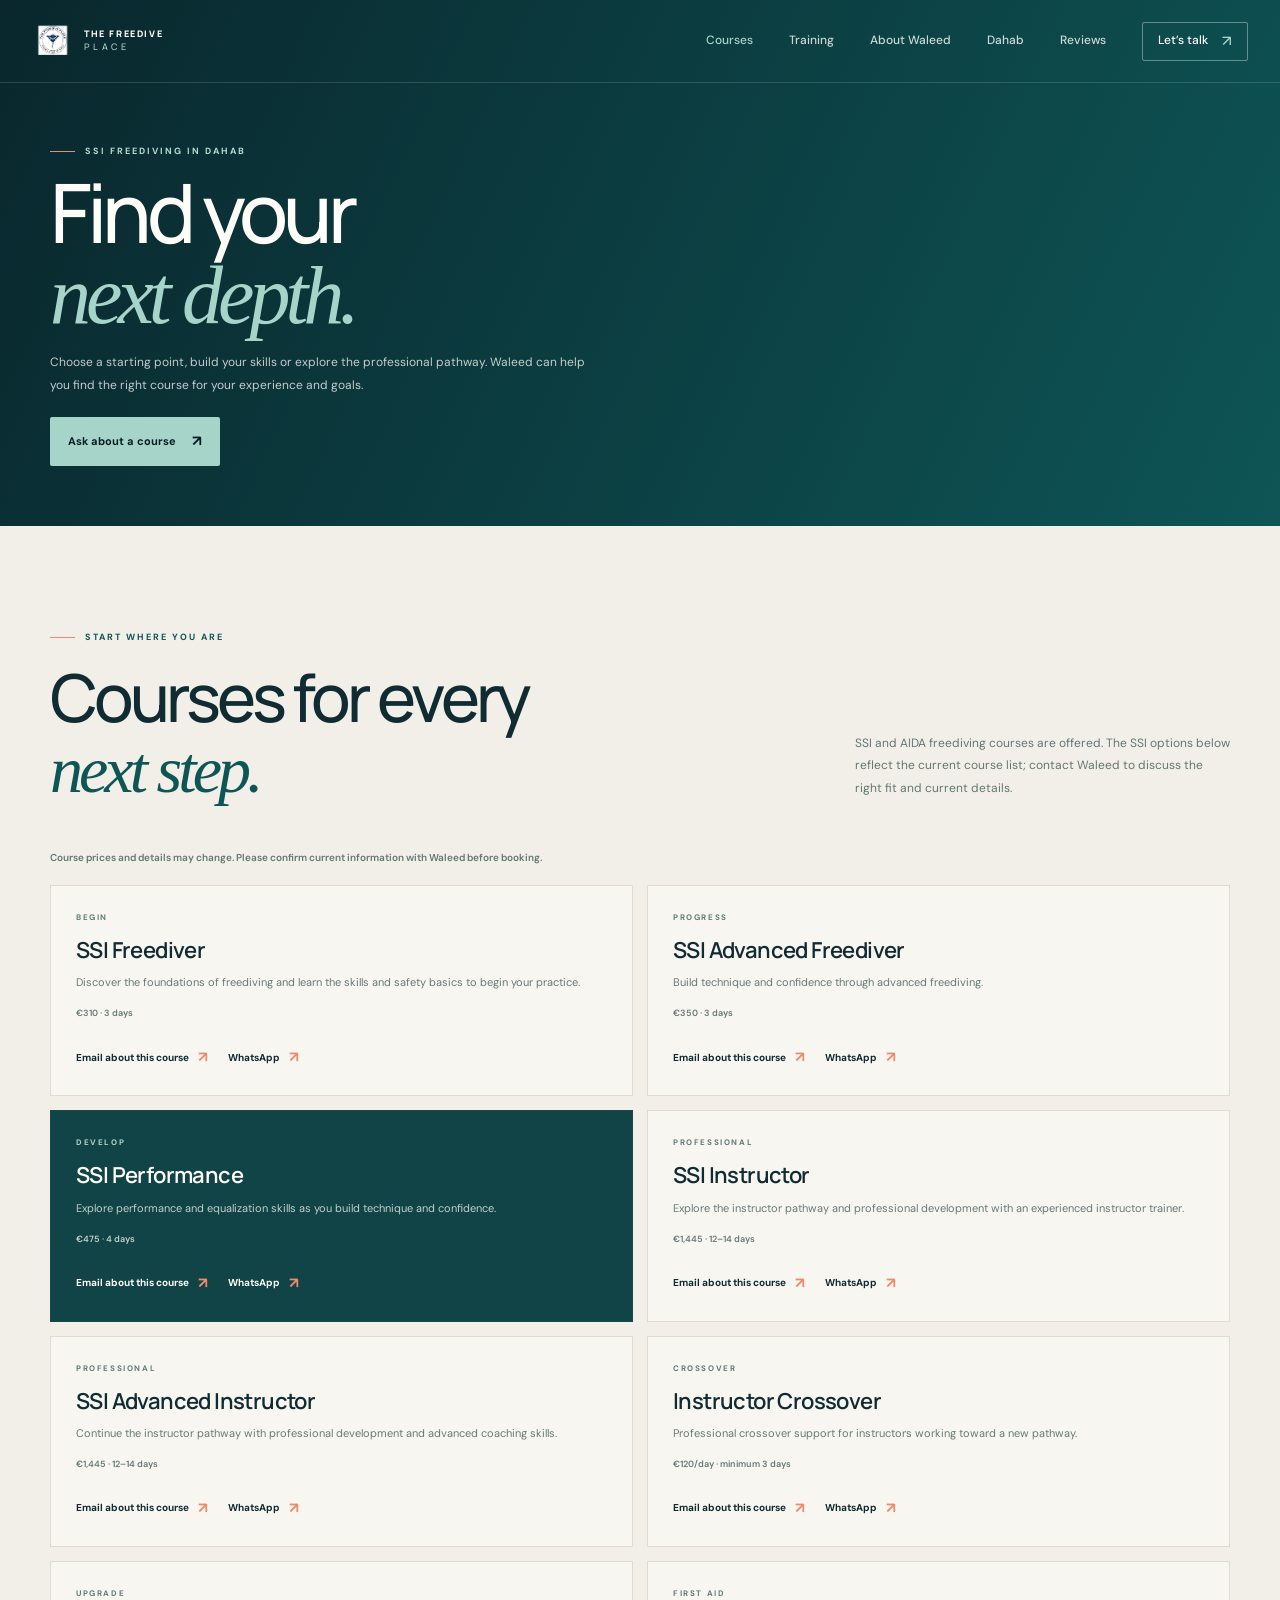
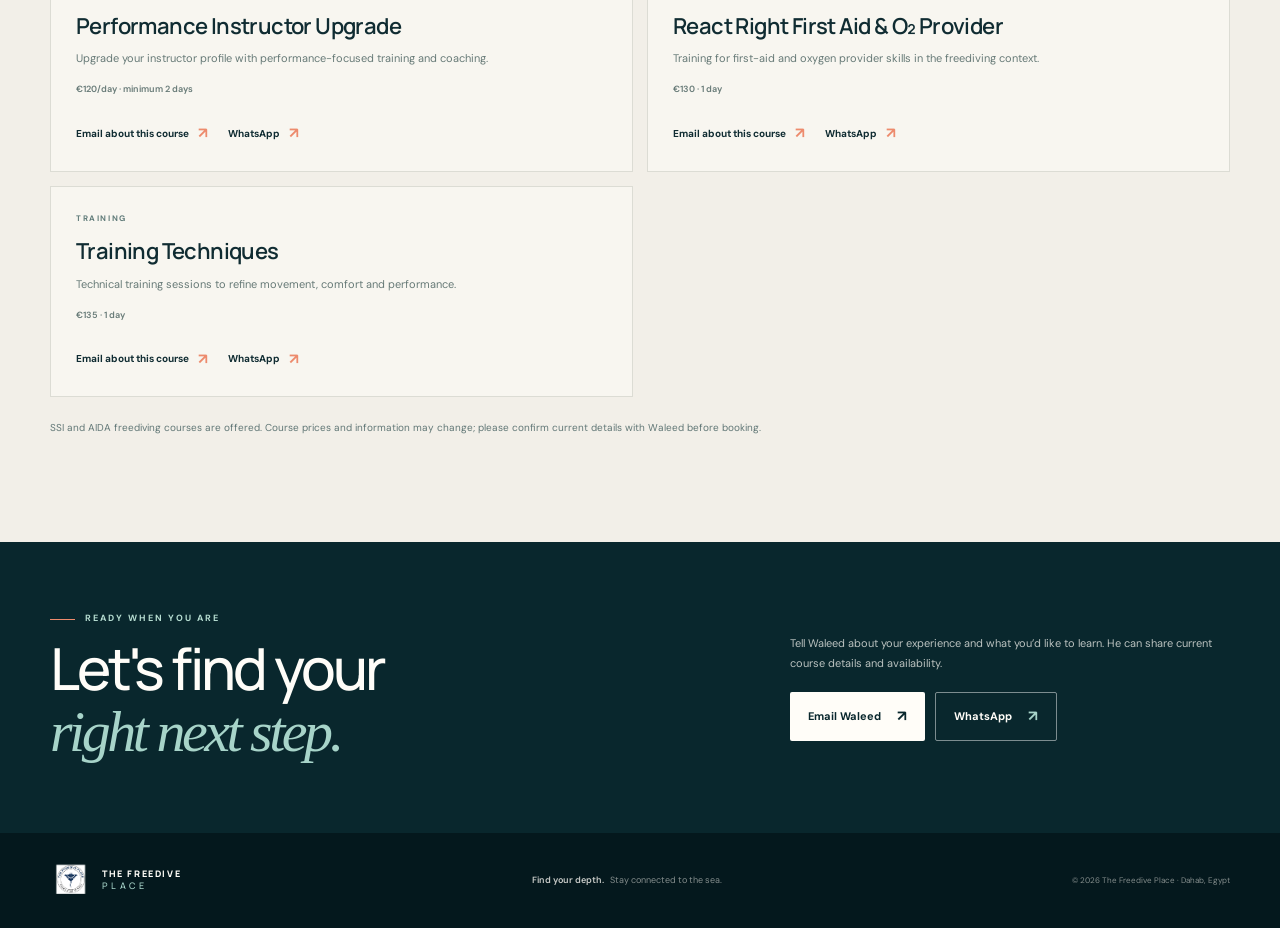
==== commit 958c9ea8: "Add dedicated courses page and authentic logo Co-authored-by: Copilot App <223556219+Copilot@users.n" ====
--- a/courses.html
+++ b/courses.html
@@ -24,8 +24,8 @@
 
     <header class="site-header">
       <div class="header-inner">
-        <a class="brand" href="index.html#home" aria-label="The Freedive Place home">
-          <img class="brand-logo" src="favicon.svg" alt="The Freedive Place logo">
+        <a class="brand" href="index.html#home" aria-label="The Freedive Place home" title="The Freedive Place">
+          <img class="brand-logo" src="assets/freedive-place-logo.png" alt="The Freedive Place logo" width="56" height="56">
           <span class="brand-name">THE FREEDIVE<br><span>PLACE</span></span>
         </a>
         <button class="menu-toggle" type="button" aria-label="Open navigation menu" aria-expanded="false" aria-controls="site-navigation">
@@ -62,12 +62,14 @@
             <p class="section-intro">SSI and AIDA freediving courses are offered. The SSI options below reflect the current course list; contact Waleed to discuss the right fit and current details.</p>
           </div>
 
+          <p class="course-note">Course prices and details may change. Please confirm current information with Waleed before booking.</p>
+
           <div class="course-detail-grid">
             <article class="offering-card">
               <p class="offering-category">BEGIN</p>
               <h3>SSI Freediver</h3>
               <p>Discover the foundations of freediving and learn the skills and safety basics to begin your practice.</p>
-              <p class="offering-facts">Ask about the current course duration and price.</p>
+              <p class="offering-facts">€310 · 3 days</p>
               <div class="offering-actions">
                 <a class="text-link" href="mailto:thefreediveplace@gmail.com?subject=SSI%20Freediver%20course">Email about this course <span aria-hidden="true">↗</span></a>
                 <a class="text-link" href="https://wa.me/201122900332?text=Hello%2C%20I%27m%20interested%20in%20the%20SSI%20Freediver%20course." target="_blank" rel="noopener noreferrer">WhatsApp <span aria-hidden="true">↗</span></a>
@@ -77,7 +79,7 @@
               <p class="offering-category">PROGRESS</p>
               <h3>SSI Advanced Freediver</h3>
               <p>Build technique and confidence through advanced freediving.</p>
-              <p class="offering-facts">Ask about the current course duration and price.</p>
+              <p class="offering-facts">€350 · 3 days</p>
               <div class="offering-actions">
                 <a class="text-link" href="mailto:thefreediveplace@gmail.com?subject=SSI%20Advanced%20Freediver%20course">Email about this course <span aria-hidden="true">↗</span></a>
                 <a class="text-link" href="https://wa.me/201122900332?text=Hello%2C%20I%27m%20interested%20in%20the%20SSI%20Advanced%20Freediver%20course." target="_blank" rel="noopener noreferrer">WhatsApp <span aria-hidden="true">↗</span></a>
@@ -87,7 +89,7 @@
               <p class="offering-category">DEVELOP</p>
               <h3>SSI Performance</h3>
               <p>Explore performance and equalization skills as you build technique and confidence.</p>
-              <p class="offering-facts">Ask about the current course duration and price.</p>
+              <p class="offering-facts">€475 · 4 days</p>
               <div class="offering-actions">
                 <a class="text-link" href="mailto:thefreediveplace@gmail.com?subject=SSI%20Performance%20course">Email about this course <span aria-hidden="true">↗</span></a>
                 <a class="text-link" href="https://wa.me/201122900332?text=Hello%2C%20I%27m%20interested%20in%20the%20SSI%20Performance%20course." target="_blank" rel="noopener noreferrer">WhatsApp <span aria-hidden="true">↗</span></a>
@@ -97,25 +99,65 @@
               <p class="offering-category">PROFESSIONAL</p>
               <h3>SSI Instructor</h3>
               <p>Explore the instructor pathway and professional development with an experienced instructor trainer.</p>
-              <p class="offering-facts">Ask about the current course duration and price.</p>
+              <p class="offering-facts">€1,445 · 12–14 days</p>
               <div class="offering-actions">
                 <a class="text-link" href="mailto:thefreediveplace@gmail.com?subject=SSI%20Instructor%20course">Email about this course <span aria-hidden="true">↗</span></a>
                 <a class="text-link" href="https://wa.me/201122900332?text=Hello%2C%20I%27m%20interested%20in%20the%20SSI%20Instructor%20course." target="_blank" rel="noopener noreferrer">WhatsApp <span aria-hidden="true">↗</span></a>
               </div>
             </article>
             <article class="offering-card">
+              <p class="offering-category">PROFESSIONAL</p>
+              <h3>SSI Advanced Instructor</h3>
+              <p>Continue the instructor pathway with professional development and advanced coaching skills.</p>
+              <p class="offering-facts">€1,445 · 12–14 days</p>
+              <div class="offering-actions">
+                <a class="text-link" href="mailto:thefreediveplace@gmail.com?subject=SSI%20Advanced%20Instructor%20course">Email about this course <span aria-hidden="true">↗</span></a>
+                <a class="text-link" href="https://wa.me/201122900332?text=Hello%2C%20I%27m%20interested%20in%20the%20SSI%20Advanced%20Instructor%20course." target="_blank" rel="noopener noreferrer">WhatsApp <span aria-hidden="true">↗</span></a>
+              </div>
+            </article>
+            <article class="offering-card">
+              <p class="offering-category">CROSSOVER</p>
+              <h3>Instructor Crossover</h3>
+              <p>Professional crossover support for instructors working toward a new pathway.</p>
+              <p class="offering-facts">€120/day · minimum 3 days</p>
+              <div class="offering-actions">
+                <a class="text-link" href="mailto:thefreediveplace@gmail.com?subject=Instructor%20Crossover%20course">Email about this course <span aria-hidden="true">↗</span></a>
+                <a class="text-link" href="https://wa.me/201122900332?text=Hello%2C%20I%27m%20interested%20in%20the%20Instructor%20Crossover%20course." target="_blank" rel="noopener noreferrer">WhatsApp <span aria-hidden="true">↗</span></a>
+              </div>
+            </article>
+            <article class="offering-card">
+              <p class="offering-category">UPGRADE</p>
+              <h3>Performance Instructor Upgrade</h3>
+              <p>Upgrade your instructor profile with performance-focused training and coaching.</p>
+              <p class="offering-facts">€120/day · minimum 2 days</p>
+              <div class="offering-actions">
+                <a class="text-link" href="mailto:thefreediveplace@gmail.com?subject=Performance%20Instructor%20Upgrade">Email about this course <span aria-hidden="true">↗</span></a>
+                <a class="text-link" href="https://wa.me/201122900332?text=Hello%2C%20I%27m%20interested%20in%20the%20Performance%20Instructor%20Upgrade." target="_blank" rel="noopener noreferrer">WhatsApp <span aria-hidden="true">↗</span></a>
+              </div>
+            </article>
+            <article class="offering-card">
               <p class="offering-category">FIRST AID</p>
-              <h3>SSI React Right</h3>
-              <p>Ask about React Right first aid training and how it fits your learning or professional goals.</p>
-              <p class="offering-facts">Ask about the current course duration and price.</p>
+              <h3>React Right First Aid &amp; O₂ Provider</h3>
+              <p>Training for first-aid and oxygen provider skills in the freediving context.</p>
+              <p class="offering-facts">€130 · 1 day</p>
               <div class="offering-actions">
-                <a class="text-link" href="mailto:thefreediveplace@gmail.com?subject=SSI%20React%20Right%20course">Email about this course <span aria-hidden="true">↗</span></a>
-                <a class="text-link" href="https://wa.me/201122900332?text=Hello%2C%20I%27m%20interested%20in%20SSI%20React%20Right%20training." target="_blank" rel="noopener noreferrer">WhatsApp <span aria-hidden="true">↗</span></a>
+                <a class="text-link" href="mailto:thefreediveplace@gmail.com?subject=React%20Right%20First%20Aid%20course">Email about this course <span aria-hidden="true">↗</span></a>
+                <a class="text-link" href="https://wa.me/201122900332?text=Hello%2C%20I%27m%20interested%20in%20the%20React%20Right%20First%20Aid%20course." target="_blank" rel="noopener noreferrer">WhatsApp <span aria-hidden="true">↗</span></a>
+              </div>
+            </article>
+            <article class="offering-card">
+              <p class="offering-category">TRAINING</p>
+              <h3>Training Techniques</h3>
+              <p>Technical training sessions to refine movement, comfort and performance.</p>
+              <p class="offering-facts">€135 · 1 day</p>
+              <div class="offering-actions">
+                <a class="text-link" href="mailto:thefreediveplace@gmail.com?subject=Training%20Techniques%20course">Email about this course <span aria-hidden="true">↗</span></a>
+                <a class="text-link" href="https://wa.me/201122900332?text=Hello%2C%20I%27m%20interested%20in%20the%20Training%20Techniques%20course." target="_blank" rel="noopener noreferrer">WhatsApp <span aria-hidden="true">↗</span></a>
               </div>
             </article>
           </div>
 
-          <p class="course-alternative">AIDA freediving courses are also offered. Contact Waleed for current course details, duration, pricing and availability.</p>
+          <p class="course-alternative">SSI and AIDA freediving courses are offered. Course prices and information may change; please confirm current details with Waleed before booking.</p>
         </div>
       </section>
 
@@ -136,8 +178,8 @@
 
     <footer class="site-footer">
       <div class="page-width footer-inner">
-        <a class="brand" href="index.html#home" aria-label="The Freedive Place home">
-          <img class="brand-logo" src="favicon.svg" alt="">
+        <a class="brand" href="index.html#home" aria-label="The Freedive Place home" title="The Freedive Place">
+          <img class="brand-logo" src="assets/freedive-place-logo.png" alt="The Freedive Place logo" width="56" height="56">
           <span class="brand-name">THE FREEDIVE<br><span>PLACE</span></span>
         </a>
         <p>Find your depth. <span>Stay connected to the sea.</span></p>
--- a/styles.css
+++ b/styles.css
@@ -36,7 +36,7 @@
 .site-header { position: absolute; z-index: 10; inset: 0 0 auto; color: var(--white); border-bottom: 1px solid rgb(255 255 255 / 14%); }
 .header-inner { width: min(1320px, calc(100% - 64px)); height: 82px; margin-inline: auto; display: flex; align-items: center; justify-content: space-between; }
 .brand { display: inline-flex; align-items: center; gap: 10px; }
-.brand-logo { width: 38px; height: 38px; display: block; flex: none; }
+.brand-logo { width: clamp(42px, 3vw, 56px); height: auto; display: block; flex: none; object-fit: contain; }
 .brand-name { color: var(--white); font-family: Manrope, sans-serif; font-size: 9px; font-weight: 800; letter-spacing: 1.6px; line-height: 1.4; }
 .brand-name span { color: var(--teal); font-weight: 500; letter-spacing: 3.3px; }
 .site-nav { display: flex; align-items: center; gap: 36px; font-size: 12px; font-weight: 500; }
@@ -116,6 +116,7 @@
 .offering-actions { margin-top: 12px; display: flex; flex-wrap: wrap; gap: 12px 20px; }
 .offering-actions .text-link { font-size: 10px; }
 .offering-card-featured .text-link { color: var(--white); }
+.course-note { margin: 0 0 18px; color: var(--muted); font-size: 10px; font-weight: 600; line-height: 1.8; }
 .course-alternative { margin: 22px 0 0; color: var(--muted); font-size: 10px; line-height: 1.8; }
 .course-contact { padding-block: 70px; background: var(--night); color: var(--white); }
 .course-contact-inner { display: flex; align-items: center; justify-content: space-between; gap: 48px; }
